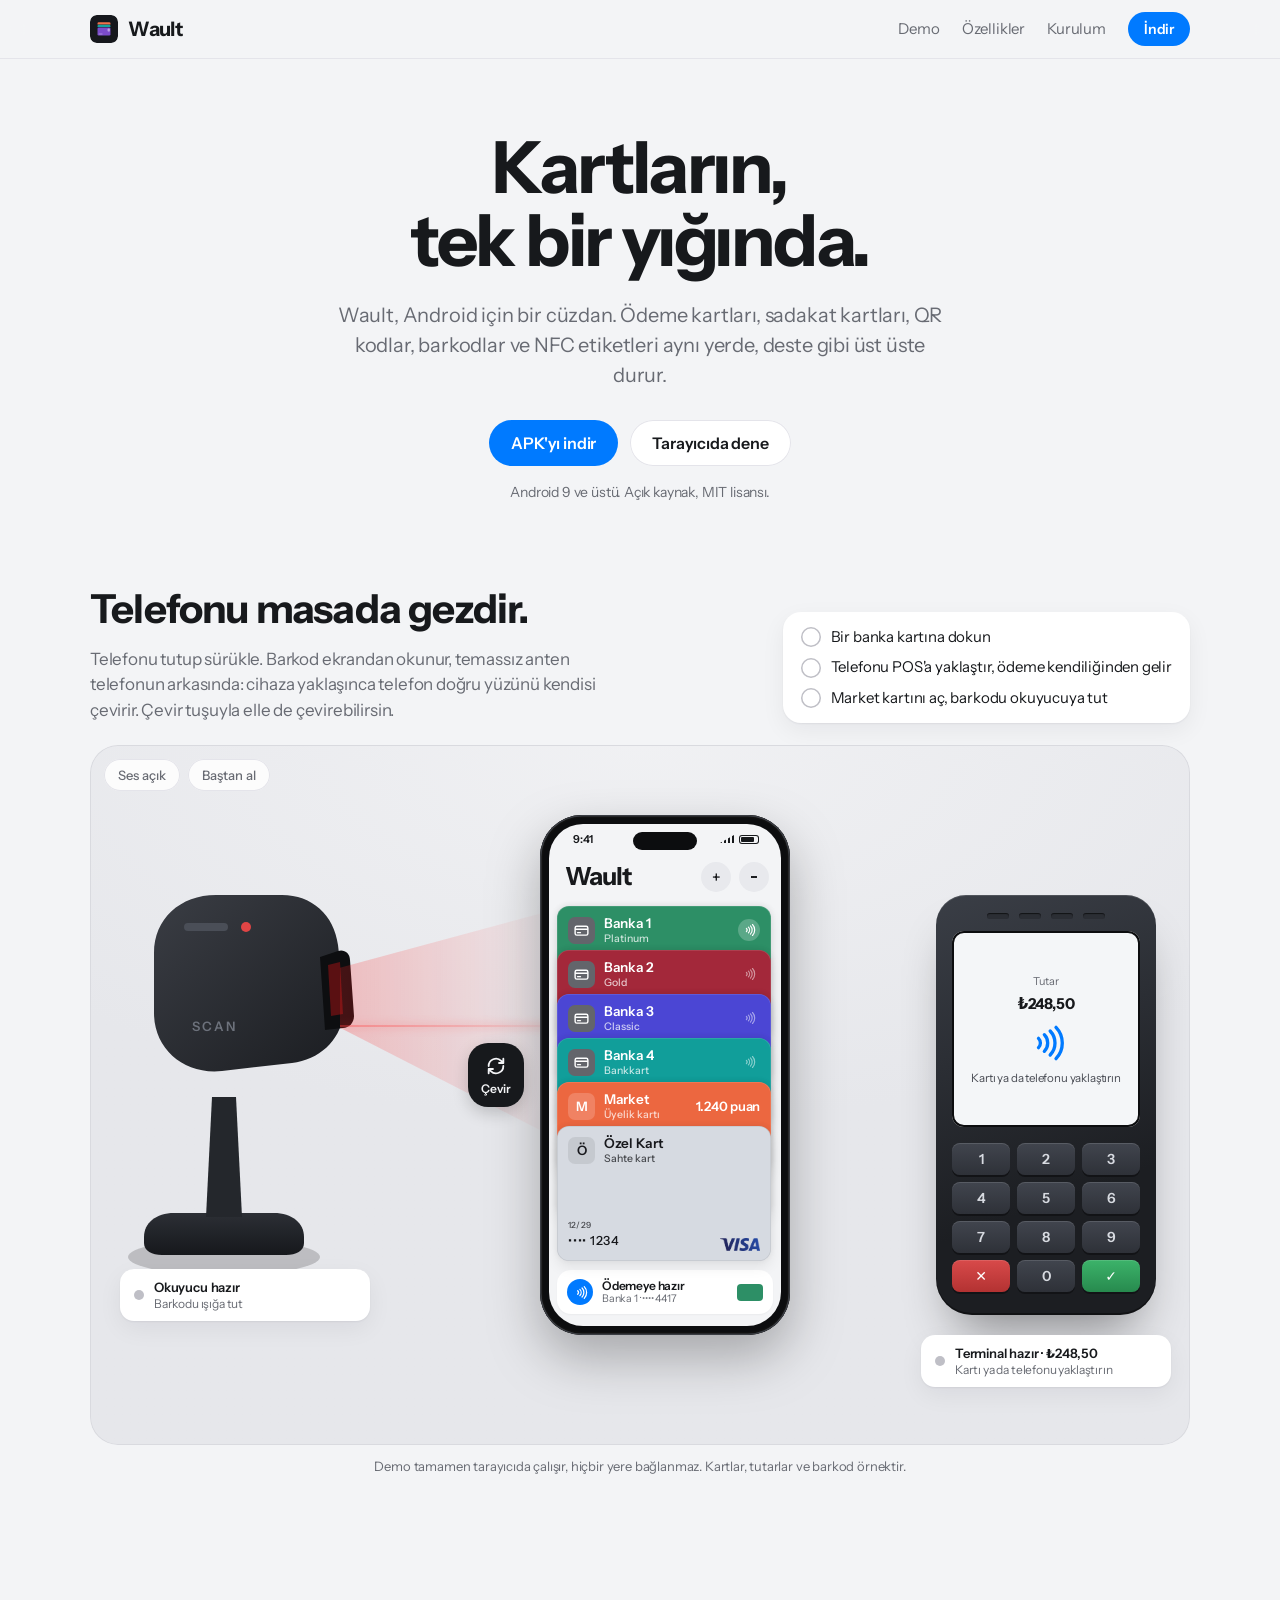
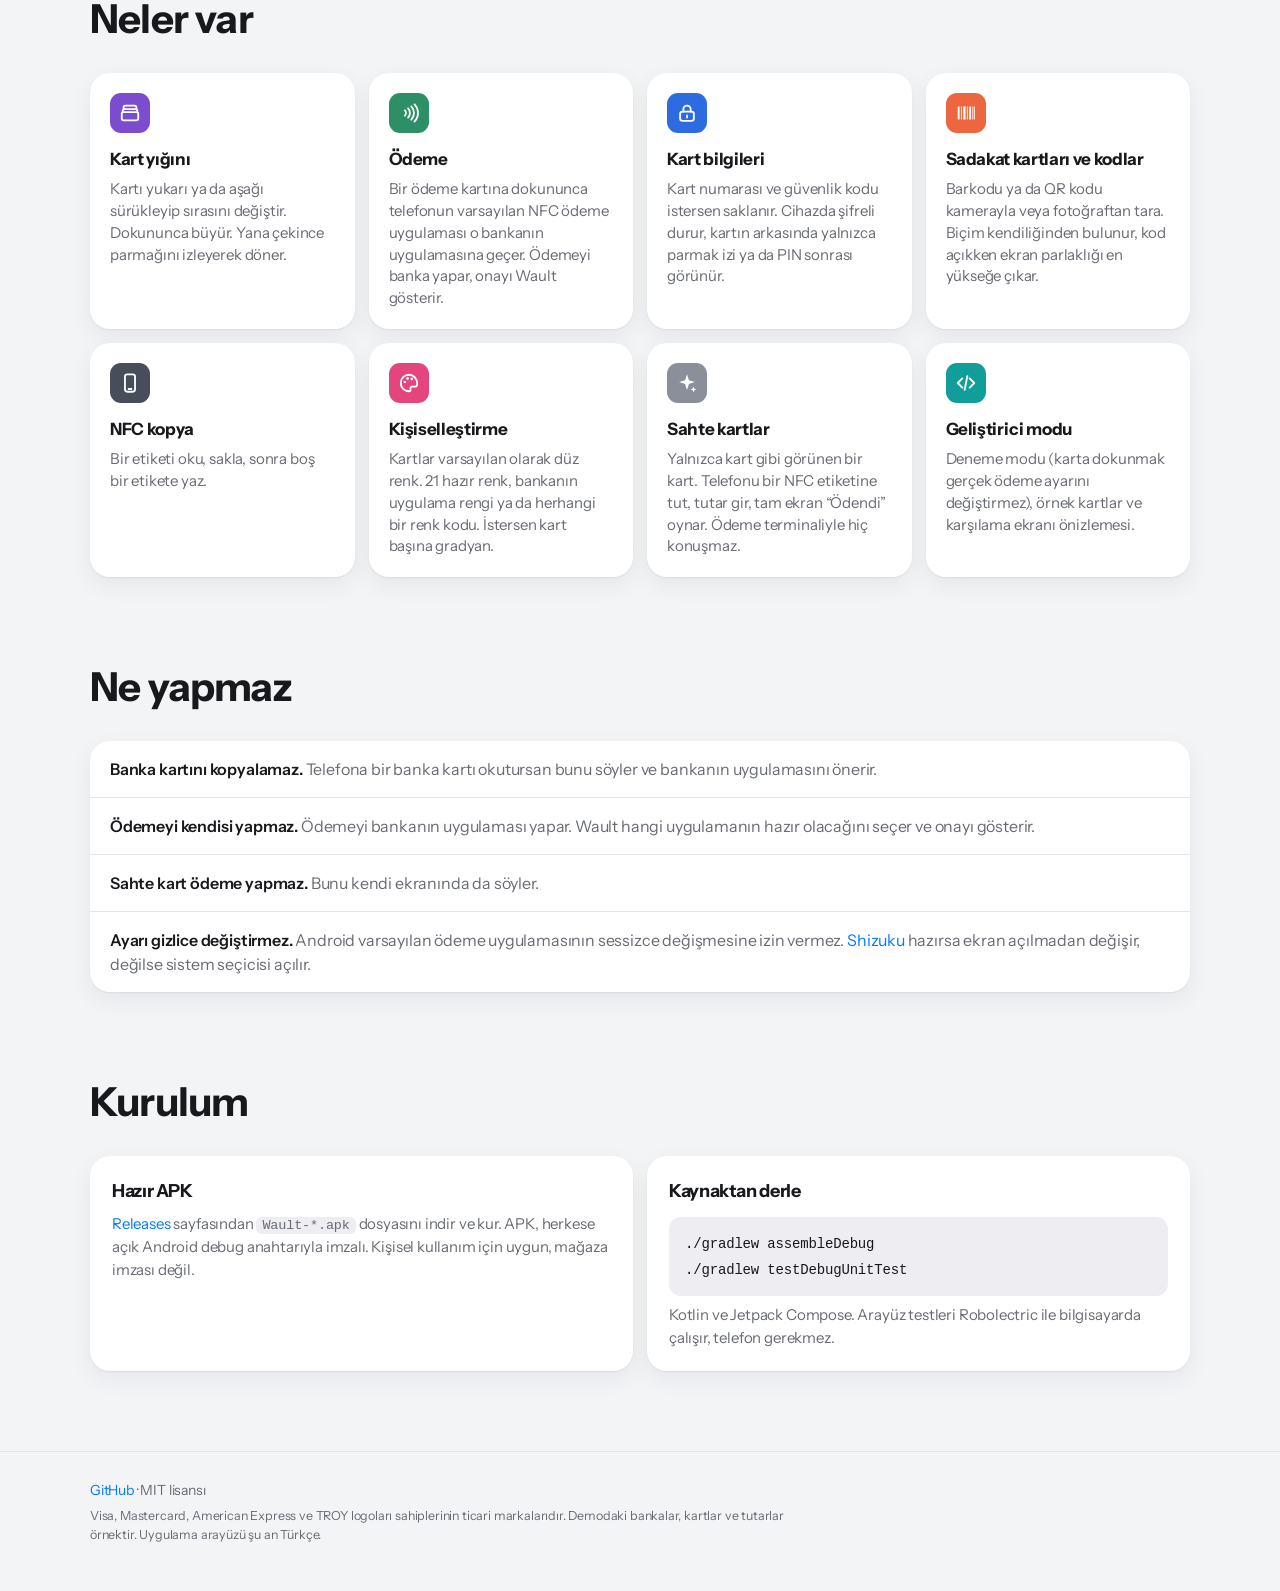
==== docs/index.html @ ce5d9f57 "Tanıtım sitesi: sürüklenebilir telefon, POS ve barkod okuyucu demosu docs/ altında tek sayfalık site" ====
<!doctype html>
<html lang="tr">
<head>
<meta charset="utf-8">
<meta name="viewport" content="width=device-width, initial-scale=1">
<title>Wault</title>
<meta name="description" content="Wault: Android için cüzdan. Ödeme kartları, sadakat kartları, barkodlar ve NFC etiketleri tek bir yığında.">
<meta name="theme-color" content="#F3F4F6" media="(prefers-color-scheme: light)">
<meta name="theme-color" content="#000000" media="(prefers-color-scheme: dark)">
<link rel="icon" href="assets/icon.svg" type="image/svg+xml">
<link rel="stylesheet" href="assets/site.css">
</head>
<body>

<header class="nav">
  <div class="wrap nav-row">
    <a class="brand" href="#top" aria-label="Wault ana sayfa">
      <img src="assets/icon.svg" alt="" width="28" height="28">
      <span>Wault</span>
    </a>
    <nav class="nav-links" aria-label="Bölümler">
      <a href="#demo">Demo</a>
      <a href="#ozellikler">Özellikler</a>
      <a href="#kurulum">Kurulum</a>
      <a class="btn btn-small" href="https://github.com/barisisgoren/wault/releases">İndir</a>
    </nav>
  </div>
</header>

<main id="top">
  <section class="hero wrap">
    <h1>Kartların,<br>tek bir yığında.</h1>
    <p class="lead">Wault, Android için bir cüzdan. Ödeme kartları, sadakat kartları, QR kodlar, barkodlar ve NFC etiketleri aynı yerde, deste gibi üst üste durur.</p>
    <div class="hero-actions">
      <a class="btn" href="https://github.com/barisisgoren/wault/releases">APK'yı indir</a>
      <a class="btn btn-ghost" href="#demo">Tarayıcıda dene</a>
    </div>
    <p class="meta">Android 9 ve üstü. Açık kaynak, MIT lisansı.</p>
  </section>

  <!-- ───────────── DEMO ───────────── -->
  <section id="demo" class="demo wrap" aria-labelledby="demo-title">
    <div class="demo-head">
      <div>
        <h2 id="demo-title">Telefonu masada gezdir.</h2>
        <p class="sub">Telefonu tutup sürükle. Barkod ekrandan okunur, temassız anten telefonun arkasında: cihaza yaklaşınca telefon doğru yüzünü kendisi çevirir. Çevir tuşuyla elle de çevirebilirsin.</p>
      </div>
      <ol class="missions" aria-label="Denenecekler">
        <li data-mission="tap"><span class="tick" aria-hidden="true"></span>Bir banka kartına dokun</li>
        <li data-mission="pay"><span class="tick" aria-hidden="true"></span>Telefonu POS'a yaklaştır, ödeme kendiliğinden gelir</li>
        <li data-mission="scan"><span class="tick" aria-hidden="true"></span>Market kartını aç, barkodu okuyucuya tut</li>
      </ol>
    </div>

    <div class="stage-host" id="stageHost">
      <div class="stage" id="stage">

        <!-- Barkod okuyucu -->
        <div class="device scanner" id="scanner" data-state="idle">
          <svg class="scanner-art" viewBox="0 0 260 420" aria-hidden="true">
            <defs>
              <linearGradient id="scBody" x1="0" y1="0" x2="1" y2="1">
                <stop offset="0" stop-color="#3a3d44"/><stop offset="1" stop-color="#1b1d21"/>
              </linearGradient>
              <linearGradient id="scBase" x1="0" y1="0" x2="0" y2="1">
                <stop offset="0" stop-color="#2c2f35"/><stop offset="1" stop-color="#16181c"/>
              </linearGradient>
            </defs>
            <ellipse cx="110" cy="392" rx="96" ry="18" fill="rgba(0,0,0,.18)"/>
            <path d="M30 372c0-14 12-24 30-24h100c18 0 30 10 30 24v6c0 8-8 12-18 12H48c-10 0-18-4-18-12z" fill="url(#scBase)"/>
            <path d="M92 352l6-120h24l6 120z" fill="#24272c"/>
            <path d="M40 88c0-34 26-58 62-58h66c30 0 52 20 56 50l6 52c4 34-18 62-52 66l-70 8c-38 4-68-22-68-58z" fill="url(#scBody)"/>
            <path d="M206 92l18-6c6-2 12 2 12 9l4 56c0 7-5 12-11 12l-18 2z" fill="#0d0e10"/>
            <path d="M214 100l12-3 3 52-12 2z" class="scanner-window"/>
            <rect x="70" y="58" width="44" height="8" rx="4" fill="#4a4e57"/>
            <circle cx="132" cy="62" r="5" class="scanner-led"/>
            <text x="78" y="166" fill="#6d727c" font-size="13" font-weight="600" letter-spacing="2">SCAN</text>
          </svg>
          <div class="beam" aria-hidden="true"><span class="beam-line"></span></div>
          <div class="zone" data-zone="scanner"></div>
          <div class="readout" role="status" aria-live="polite">
            <span class="readout-dot"></span>
            <span class="readout-text"><b>Okuyucu hazır</b><small>Barkodu ışığa tut</small></span>
          </div>
        </div>

        <!-- POS cihazı -->
        <div class="device pos" id="pos" data-state="idle">
          <div class="receipt" aria-hidden="true">
            <div class="receipt-paper">
              <b>DEMO MARKET</b>
              <span>SATIŞ</span>
              <span class="r-row"><i>Tutar</i><i class="r-amount">248,50 TL</i></span>
              <span class="r-row"><i>Kart</i><i class="r-card">Banka 1 •••• 4417</i></span>
              <span>TEMASSIZ</span>
              <b>ONAYLANDI</b>
            </div>
          </div>
          <div class="pos-body">
            <div class="pos-leds" aria-hidden="true"><i></i><i></i><i></i><i></i></div>
            <div class="pos-screen" role="status" aria-live="polite">
              <div class="ps ps-idle">
                <small>Tutar</small>
                <strong class="pos-amount">₺248,50</strong>
                <svg class="cl-big" viewBox="0 0 24 24" aria-hidden="true"><use href="#i-contactless"/></svg>
                <span>Kartı ya da telefonu yaklaştırın</span>
              </div>
              <div class="ps ps-reading">
                <div class="spinner" aria-hidden="true"></div>
                <span>Okunuyor, çekmeyin</span>
              </div>
              <div class="ps ps-ok">
                <svg class="ok-mark" viewBox="0 0 52 52" aria-hidden="true"><circle cx="26" cy="26" r="23"/><path d="M15 27l7 7 15-16"/></svg>
                <strong>Onaylandı</strong>
                <span class="pos-ok-amount">₺248,50</span>
              </div>
            </div>
            <div class="pos-keys" aria-hidden="true">
              <i>1</i><i>2</i><i>3</i><i>4</i><i>5</i><i>6</i><i>7</i><i>8</i><i>9</i><i class="k-x">✕</i><i>0</i><i class="k-ok">✓</i>
            </div>
          </div>
          <div class="zone" data-zone="pos"></div>
          <div class="readout pos-readout" role="status" aria-live="polite">
            <span class="readout-dot"></span>
            <span class="readout-text"><b>Terminal hazır · ₺248,50</b><small>Kartı ya da telefonu yaklaştırın</small></span>
          </div>
        </div>

        <!-- Telefon -->
        <div class="phone-wrap" id="phoneWrap">
          <div class="phone-tilt" id="phoneTilt">
            <div class="phone" id="phone" aria-label="Wault uygulamasının çalışan demosu">
              <div class="phone-inner" id="phoneInner">

                <!-- ön yüz -->
                <div class="face front">
                  <div class="screen" id="screen">
                    <div class="statusbar" aria-hidden="true">
                      <span>9:41</span>
                      <span class="island"></span>
                      <span class="sb-icons"><i class="sig"></i><i class="bat"></i></span>
                    </div>
                    <div class="app-header">
                      <h3>Wault</h3>
                      <div class="hdr-btns">
                        <span class="round-btn" aria-hidden="true">+</span>
                        <span class="round-btn" aria-hidden="true">···</span>
                      </div>
                      <button class="done-btn" type="button" id="doneBtn">Bitti</button>
                    </div>
                    <div class="toast" id="toast"></div>
                    <div class="stack" id="stack"></div>
                    <div class="detail" id="detail"></div>
                    <div class="readybar" id="readybar"></div>
                    <div class="paid" id="paid" aria-hidden="true">
                      <svg class="paid-ring" viewBox="0 0 120 120"><circle cx="60" cy="60" r="52"/><path d="M38 62l15 15 30-32"/></svg>
                      <span class="paid-label">Ödendi</span>
                      <strong class="paid-amount">₺248,50</strong>
                      <span class="paid-card"><i class="chip"></i><span class="paid-card-text">Banka 1  •••• 4417</span></span>
                      <span class="paid-note">Ödemeyi bankanın uygulaması yaptı. Wault onayı gösteriyor.</span>
                      <button class="paid-btn" type="button" id="paidDone">Tamam</button>
                    </div>
                    <div class="scanline" aria-hidden="true"></div>
                  </div>
                </div>

                <!-- arka yüz -->
                <div class="face back" aria-hidden="true">
                  <div class="cam-island"><i class="lens l1"></i><i class="lens l2"></i><i class="lens l3"></i><i class="flash"></i></div>
                  <div class="nfc-mark">
                    <svg viewBox="0 0 24 24"><use href="#i-contactless"/></svg>
                    <span>NFC</span>
                  </div>
                </div>
              </div>
            </div>
          </div>
          <button class="flip-btn" type="button" id="flipBtn" aria-pressed="false">
            <svg viewBox="0 0 24 24" aria-hidden="true"><use href="#i-flip"/></svg>
            <span>Çevir</span>
          </button>
        </div>
      </div>

      <div class="stage-tools">
        <button type="button" class="tool" id="soundBtn" aria-pressed="true">Ses açık</button>
        <button type="button" class="tool" id="resetBtn">Baştan al</button>
      </div>
    </div>
    <p class="demo-foot">Demo tamamen tarayıcıda çalışır, hiçbir yere bağlanmaz. Kartlar, tutarlar ve barkod örnektir.</p>
  </section>

  <!-- ───────────── ÖZELLİKLER ───────────── -->
  <section id="ozellikler" class="wrap features" aria-labelledby="f-title">
    <h2 id="f-title">Neler var</h2>
    <div class="grid">
      <article class="feat">
        <span class="feat-ico" style="--c:#7B4CCB"><svg viewBox="0 0 24 24"><use href="#i-stack"/></svg></span>
        <h3>Kart yığını</h3>
        <p>Kartı yukarı ya da aşağı sürükleyip sırasını değiştir. Dokununca büyür. Yana çekince parmağını izleyerek döner.</p>
      </article>
      <article class="feat">
        <span class="feat-ico" style="--c:#2D8F66"><svg viewBox="0 0 24 24"><use href="#i-contactless"/></svg></span>
        <h3>Ödeme</h3>
        <p>Bir ödeme kartına dokununca telefonun varsayılan NFC ödeme uygulaması o bankanın uygulamasına geçer. Ödemeyi banka yapar, onayı Wault gösterir.</p>
      </article>
      <article class="feat">
        <span class="feat-ico" style="--c:#2F6BE0"><svg viewBox="0 0 24 24"><use href="#i-lock"/></svg></span>
        <h3>Kart bilgileri</h3>
        <p>Kart numarası ve güvenlik kodu istersen saklanır. Cihazda şifreli durur, kartın arkasında yalnızca parmak izi ya da PIN sonrası görünür.</p>
      </article>
      <article class="feat">
        <span class="feat-ico" style="--c:#EC6740"><svg viewBox="0 0 24 24"><use href="#i-barcode"/></svg></span>
        <h3>Sadakat kartları ve kodlar</h3>
        <p>Barkodu ya da QR kodu kamerayla veya fotoğraftan tara. Biçim kendiliğinden bulunur, kod açıkken ekran parlaklığı en yükseğe çıkar.</p>
      </article>
      <article class="feat">
        <span class="feat-ico" style="--c:#474D5A"><svg viewBox="0 0 24 24"><use href="#i-phone"/></svg></span>
        <h3>NFC kopya</h3>
        <p>Bir etiketi oku, sakla, sonra boş bir etikete yaz.</p>
      </article>
      <article class="feat">
        <span class="feat-ico" style="--c:#E2467C"><svg viewBox="0 0 24 24"><use href="#i-palette"/></svg></span>
        <h3>Kişiselleştirme</h3>
        <p>Kartlar varsayılan olarak düz renk. 21 hazır renk, bankanın uygulama rengi ya da herhangi bir renk kodu. İstersen kart başına gradyan.</p>
      </article>
      <article class="feat">
        <span class="feat-ico" style="--c:#8A8F99"><svg viewBox="0 0 24 24"><use href="#i-sparkle"/></svg></span>
        <h3>Sahte kartlar</h3>
        <p>Yalnızca kart gibi görünen bir kart. Telefonu bir NFC etiketine tut, tutar gir, tam ekran “Ödendi” oynar. Ödeme terminaliyle hiç konuşmaz.</p>
      </article>
      <article class="feat">
        <span class="feat-ico" style="--c:#119E9A"><svg viewBox="0 0 24 24"><use href="#i-code"/></svg></span>
        <h3>Geliştirici modu</h3>
        <p>Deneme modu (karta dokunmak gerçek ödeme ayarını değiştirmez), örnek kartlar ve karşılama ekranı önizlemesi.</p>
      </article>
    </div>
  </section>

  <section class="wrap honest" aria-labelledby="h-title">
    <h2 id="h-title">Ne yapmaz</h2>
    <ul class="honest-list">
      <li><b>Banka kartını kopyalamaz.</b> Telefona bir banka kartı okutursan bunu söyler ve bankanın uygulamasını önerir.</li>
      <li><b>Ödemeyi kendisi yapmaz.</b> Ödemeyi bankanın uygulaması yapar. Wault hangi uygulamanın hazır olacağını seçer ve onayı gösterir.</li>
      <li><b>Sahte kart ödeme yapmaz.</b> Bunu kendi ekranında da söyler.</li>
      <li><b>Ayarı gizlice değiştirmez.</b> Android varsayılan ödeme uygulamasının sessizce değişmesine izin vermez. <a href="https://shizuku.rikka.app">Shizuku</a> hazırsa ekran açılmadan değişir, değilse sistem seçicisi açılır.</li>
    </ul>
  </section>

  <section id="kurulum" class="wrap install" aria-labelledby="i-title">
    <h2 id="i-title">Kurulum</h2>
    <div class="install-grid">
      <div class="panel">
        <h3>Hazır APK</h3>
        <p><a href="https://github.com/barisisgoren/wault/releases">Releases</a> sayfasından <code>Wault-*.apk</code> dosyasını indir ve kur. APK, herkese açık Android debug anahtarıyla imzalı. Kişisel kullanım için uygun, mağaza imzası değil.</p>
      </div>
      <div class="panel">
        <h3>Kaynaktan derle</h3>
        <pre><code>./gradlew assembleDebug
./gradlew testDebugUnitTest</code></pre>
        <p>Kotlin ve Jetpack Compose. Arayüz testleri Robolectric ile bilgisayarda çalışır, telefon gerekmez.</p>
      </div>
    </div>
  </section>
</main>

<footer class="foot">
  <div class="wrap">
    <p><a href="https://github.com/barisisgoren/wault">GitHub</a> · MIT lisansı</p>
    <p class="fine">Visa, Mastercard, American Express ve TROY logoları sahiplerinin ticari markalarıdır. Demodaki bankalar, kartlar ve tutarlar örnektir. Uygulama arayüzü şu an Türkçe.</p>
  </div>
</footer>

<!-- ikonlar -->
<svg width="0" height="0" style="position:absolute" aria-hidden="true">
  <symbol id="i-contactless" viewBox="0 0 24 24"><path fill="none" stroke="currentColor" stroke-width="2" stroke-linecap="round" d="M7.5 9.2a4 4 0 0 1 0 5.6M11 7a7.2 7.2 0 0 1 0 10M14.5 4.8a10.4 10.4 0 0 1 0 14.4M18 2.6a13.6 13.6 0 0 1 0 18.8"/></symbol>
  <symbol id="i-flip" viewBox="0 0 24 24"><path fill="none" stroke="currentColor" stroke-width="2" stroke-linecap="round" stroke-linejoin="round" d="M4 12a8 8 0 0 1 13.7-5.6L20 8.7M20 4v4.7h-4.7M20 12a8 8 0 0 1-13.7 5.6L4 15.3M4 20v-4.7h4.7"/></symbol>
  <symbol id="i-card" viewBox="0 0 24 24"><rect x="3" y="6" width="18" height="12.5" rx="2.4" fill="none" stroke="currentColor" stroke-width="2"/><path d="M3 10.2h18" stroke="currentColor" stroke-width="2"/><path d="M6.5 15h4" stroke="currentColor" stroke-width="2" stroke-linecap="round"/></symbol>
  <symbol id="i-stack" viewBox="0 0 24 24"><g fill="none" stroke="currentColor" stroke-width="2" stroke-linejoin="round"><path d="M5 7.5V6a2 2 0 0 1 2-2h10a2 2 0 0 1 2 2v1.5"/><path d="M4 11V9.8a2 2 0 0 1 2-2h12a2 2 0 0 1 2 2V11"/><rect x="3" y="11" width="18" height="9" rx="2"/></g></symbol>
  <symbol id="i-lock" viewBox="0 0 24 24"><g fill="none" stroke="currentColor" stroke-width="2" stroke-linecap="round"><rect x="4.5" y="10.5" width="15" height="10" rx="2.5"/><path d="M8 10.5V8a4 4 0 0 1 8 0v2.5M12 14.5v2.5"/></g></symbol>
  <symbol id="i-barcode" viewBox="0 0 24 24"><path fill="currentColor" d="M3 5h2v14H3zM6.5 5h1v14h-1zM9 5h2.5v14H9zM13 5h1v14h-1zM15.5 5h2v14h-2zM19 5h1v14h-1zM21 5h.8v14H21z"/></symbol>
  <symbol id="i-phone" viewBox="0 0 24 24"><g fill="none" stroke="currentColor" stroke-width="2" stroke-linecap="round"><rect x="6.5" y="2.5" width="11" height="19" rx="2.6"/><path d="M10.5 18.5h3"/></g></symbol>
  <symbol id="i-palette" viewBox="0 0 24 24"><g fill="none" stroke="currentColor" stroke-width="2"><path d="M12 3a9 9 0 1 0 0 18c1.4 0 2-1 1.6-2.2-.5-1.4.4-2.8 1.9-2.8H18a3 3 0 0 0 3-3c0-5.5-4-10-9-10z"/></g><circle cx="7.5" cy="11" r="1.4" fill="currentColor"/><circle cx="10.5" cy="7" r="1.4" fill="currentColor"/><circle cx="15" cy="7.5" r="1.4" fill="currentColor"/></symbol>
  <symbol id="i-sparkle" viewBox="0 0 24 24"><path fill="currentColor" d="M12 2.5l2.1 6.4 6.4 2.1-6.4 2.1L12 19.5l-2.1-6.4L3.5 11l6.4-2.1zM19 16l.9 2.1L22 19l-2.1.9L19 22l-.9-2.1L16 19l2.1-.9z"/></symbol>
  <symbol id="i-code" viewBox="0 0 24 24"><path fill="none" stroke="currentColor" stroke-width="2" stroke-linecap="round" stroke-linejoin="round" d="M8 7l-5 5 5 5M16 7l5 5-5 5M13.5 4.5l-3 15"/></symbol>
</svg>

<script src="assets/demo.js"></script>
</body>
</html>
---- docs/assets/site.css ----
@font-face { font-family: "Instrument Sans"; font-weight: 400; font-display: swap; src: url(fonts/instrument_sans_400.ttf) format("truetype"); }
@font-face { font-family: "Instrument Sans"; font-weight: 500; font-display: swap; src: url(fonts/instrument_sans_500.ttf) format("truetype"); }
@font-face { font-family: "Instrument Sans"; font-weight: 600; font-display: swap; src: url(fonts/instrument_sans_600.ttf) format("truetype"); }
@font-face { font-family: "Instrument Sans"; font-weight: 700; font-display: swap; src: url(fonts/instrument_sans_700.ttf) format("truetype"); }

/* Uygulamanın tokenları (design/Tokens.kt) */
:root {
  --bg: #F3F4F6;
  --surface: #FFFFFF;
  --surface-alt: #EDEDF2;
  --label: #17191C;
  --secondary: #686B73;
  --tertiary: #BFBFC6;
  --separator: #E4E4EA;
  --accent: #007AFF;
  --danger: #E5484D;
  --ok: #2E9E5B;
  --desk: #E6E7EB;
  --desk-edge: #D9DADF;
  --shadow: 0 1px 2px rgba(20,22,28,.06), 0 8px 24px rgba(20,22,28,.06);
  color-scheme: light;
}
@media (prefers-color-scheme: dark) {
  :root:not([data-theme="light"]) {
    --bg: #000000;
    --surface: #1C1C1E;
    --surface-alt: #2C2C2E;
    --label: #F5F5F7;
    --secondary: #98989F;
    --tertiary: #5A5A60;
    --separator: #2A2A2C;
    --accent: #409CFF;
    --danger: #FF453A;
    --ok: #32C26A;
    --desk: #121315;
    --desk-edge: #1E1F22;
    --shadow: 0 1px 2px rgba(0,0,0,.4), 0 8px 24px rgba(0,0,0,.3);
    color-scheme: dark;
  }
}
:root[data-theme="dark"] {
  --bg: #000000; --surface: #1C1C1E; --surface-alt: #2C2C2E; --label: #F5F5F7; --secondary: #98989F;
  --tertiary: #5A5A60; --separator: #2A2A2C; --accent: #409CFF; --danger: #FF453A; --ok: #32C26A;
  --desk: #121315; --desk-edge: #1E1F22; --shadow: 0 1px 2px rgba(0,0,0,.4), 0 8px 24px rgba(0,0,0,.3);
  color-scheme: dark;
}

* { box-sizing: border-box; }
html { scroll-behavior: smooth; }
body {
  margin: 0;
  background: var(--bg);
  color: var(--label);
  font: 400 17px/1.5 "Instrument Sans", system-ui, sans-serif;
  letter-spacing: -0.01em;
  -webkit-font-smoothing: antialiased;
}
a { color: var(--accent); text-decoration: none; }
a:hover { text-decoration: underline; }
h1, h2, h3 { margin: 0; letter-spacing: -0.02em; }
.wrap { max-width: 1140px; margin: 0 auto; padding: 0 20px; }
@media (max-width: 600px) { .wrap { padding: 0 16px; } }
:focus-visible { outline: 2px solid var(--accent); outline-offset: 2px; border-radius: 6px; }

/* ───── nav ───── */
.nav {
  position: sticky; top: 0; z-index: 50;
  background: color-mix(in srgb, var(--bg) 82%, transparent);
  backdrop-filter: saturate(1.6) blur(14px);
  -webkit-backdrop-filter: saturate(1.6) blur(14px);
  border-bottom: 1px solid var(--separator);
}
.nav-row { display: flex; align-items: center; justify-content: space-between; height: 58px; }
.brand { display: flex; align-items: center; gap: 10px; font-weight: 700; font-size: 20px; color: var(--label); }
.brand:hover { text-decoration: none; }
.brand img { border-radius: 7px; }
.nav-links { display: flex; align-items: center; gap: 22px; font-size: 15px; }
.nav-links a:not(.btn) { color: var(--secondary); }
.nav-links a:not(.btn):hover { color: var(--label); text-decoration: none; }
@media (max-width: 560px) { .nav-links a:not(.btn) { display: none; } }

.btn {
  display: inline-flex; align-items: center; justify-content: center;
  height: 46px; padding: 0 22px; border-radius: 23px;
  background: var(--accent); color: #fff; font-weight: 600; font-size: 16px;
  border: 0; cursor: pointer; transition: transform .15s, filter .15s;
}
.btn:hover { text-decoration: none; filter: brightness(1.06); }
.btn:active { transform: scale(.98); }
.btn-small { height: 34px; padding: 0 16px; font-size: 14px; border-radius: 17px; }
.btn-ghost { background: var(--surface); color: var(--label); box-shadow: inset 0 0 0 1px var(--separator); }

/* ───── hero ───── */
.hero { padding: 72px 20px 36px; text-align: center; }
.hero h1 { font-size: clamp(40px, 7vw, 72px); line-height: 1.02; font-weight: 700; letter-spacing: -0.035em; }
.lead { max-width: 620px; margin: 22px auto 0; font-size: clamp(17px, 2vw, 20px); color: var(--secondary); }
.hero-actions { display: flex; gap: 12px; justify-content: center; flex-wrap: wrap; margin-top: 30px; }
.meta { margin: 16px 0 0; font-size: 14px; color: var(--secondary); }
@media (max-width: 600px) { .hero { padding: 44px 16px 24px; } }

/* ───── demo ───── */
.demo { padding-top: 40px; padding-bottom: 24px; }
.demo-head { display: flex; gap: 32px; align-items: flex-end; justify-content: space-between; margin-bottom: 22px; flex-wrap: wrap; }
.demo-head h2 { font-size: clamp(28px, 4vw, 40px); }
.sub { margin: 8px 0 0; color: var(--secondary); max-width: 520px; }
.missions { list-style: none; margin: 0; padding: 14px 18px; background: var(--surface); border-radius: 18px; box-shadow: var(--shadow); font-size: 15px; display: grid; gap: 8px; min-width: 300px; }
.missions li { display: flex; gap: 10px; align-items: center; color: var(--label); transition: color .3s; }
.tick { width: 20px; height: 20px; border-radius: 50%; box-shadow: inset 0 0 0 1.5px var(--tertiary); flex: none; position: relative; transition: background .3s, box-shadow .3s; }
.missions li.done { color: var(--secondary); }
.missions li.done .tick { background: var(--ok); box-shadow: none; }
.missions li.done .tick::after { content: ""; position: absolute; left: 6.5px; top: 3.5px; width: 5px; height: 10px; border: solid #fff; border-width: 0 2px 2px 0; transform: rotate(45deg); }
@media (max-width: 600px) { .missions { min-width: 0; width: 100%; } }

.stage-host {
  position: relative;
  background:
    radial-gradient(120% 90% at 50% 0%, color-mix(in srgb, var(--desk) 60%, #fff 40%) 0%, var(--desk) 60%),
    var(--desk);
  border-radius: 28px;
  box-shadow: inset 0 0 0 1px var(--desk-edge);
  overflow: hidden;
  user-select: none; -webkit-user-select: none;
}
@media (prefers-color-scheme: dark) {
  :root:not([data-theme="light"]) .stage-host { background: radial-gradient(120% 90% at 50% 0%, #1b1c1f 0%, var(--desk) 60%), var(--desk); }
}
:root[data-theme="dark"] .stage-host { background: radial-gradient(120% 90% at 50% 0%, #1b1c1f 0%, var(--desk) 60%), var(--desk); }
.stage { position: absolute; left: 0; top: 0; transform-origin: 0 0; z-index: 1; pointer-events: none; }
.stage > * { pointer-events: auto; }
.stage-tools { position: absolute; left: 14px; top: 14px; display: flex; gap: 8px; z-index: 0; }
.tool {
  font: 500 13px "Instrument Sans", system-ui, sans-serif; color: var(--secondary);
  height: 32px; padding: 0 14px; border-radius: 16px; border: 0; cursor: pointer;
  background: color-mix(in srgb, var(--surface) 85%, transparent); box-shadow: inset 0 0 0 1px var(--separator);
}
.tool:hover { color: var(--label); }
.demo-foot { font-size: 13px; color: var(--secondary); text-align: center; margin: 12px 0 0; }

.device { position: absolute; transform-origin: 0 0; }
.zone { position: absolute; pointer-events: none; }
.debug .zone { outline: 2px dashed rgba(255,0,0,.5); }

/* ───── barkod okuyucu ───── */
.scanner { width: 260px; height: 420px; }
.scanner-art { position: absolute; inset: 0; width: 100%; height: 100%; overflow: visible; }
.scanner-window { fill: #5a1012; transition: fill .2s; }
.scanner-led { fill: #e04545; transition: fill .2s; }
.scanner[data-state="near"] .scanner-window { fill: #ff3b3b; }
.scanner[data-state="ok"] .scanner-led, .scanner[data-state="ok"] .scanner-window { fill: #34d26e; }
.beam {
  position: absolute; left: 226px; top: 40px; width: 230px; height: 240px; pointer-events: none;
  clip-path: polygon(0 26%, 100% 0, 100% 100%, 0 51%);
  background: linear-gradient(90deg, rgba(255,40,40,.42), rgba(255,40,40,.06) 85%, rgba(255,40,40,0));
  opacity: .55; transition: opacity .25s, filter .25s;
}
.beam-line { position: absolute; left: 0; right: 0; top: 50%; height: 2px; background: linear-gradient(90deg, rgba(255,60,60,.95), rgba(255,60,60,.15)); box-shadow: 0 0 8px rgba(255,40,40,.8); animation: sweep 1.6s ease-in-out infinite alternate; }
@keyframes sweep { from { transform: translateY(-34px); } to { transform: translateY(34px); } }
.scanner[data-state="near"] .beam { opacity: 1; }
.scanner[data-state="ok"] .beam { opacity: 1; filter: hue-rotate(120deg) saturate(1.4); }
.scanner[data-state="err"] .beam { opacity: .9; animation: blink .18s 3; }
@keyframes blink { 50% { opacity: .2; } }
.scanner .zone { left: 236px; top: 40px; width: 210px; height: 240px; }

.readout {
  position: absolute; left: 6px; top: 404px; width: 250px;
  display: flex; gap: 10px; align-items: center; padding: 10px 14px;
  background: var(--surface); border-radius: 14px; box-shadow: var(--shadow);
  font-size: 13px; line-height: 1.25;
}
.readout-text { display: grid; min-width: 0; }
.readout-text b { font-weight: 600; white-space: nowrap; overflow: hidden; text-overflow: ellipsis; }
.readout-text small { color: var(--secondary); font-size: 12px; white-space: nowrap; overflow: hidden; text-overflow: ellipsis; }
.readout-dot { width: 10px; height: 10px; border-radius: 50%; background: var(--tertiary); flex: none; transition: background .2s; }
.scanner[data-state="ok"] .readout-dot { background: var(--ok); }
.scanner[data-state="err"] .readout-dot { background: var(--danger); }
.scanner[data-state="near"] .readout-dot { background: #ff9f0a; }
.pos-readout { left: -15px; top: 440px; }
.pos[data-state="near"] .readout-dot, .pos[data-state="reading"] .readout-dot { background: var(--accent); }
.pos[data-state="ok"] .readout-dot { background: var(--ok); }

/* ───── POS ───── */
.pos { width: 220px; height: 420px; }
.pos-body {
  position: absolute; inset: 0; border-radius: 30px 30px 36px 36px;
  background: linear-gradient(160deg, #3a3e46, #1c1e22 70%);
  box-shadow: 0 30px 50px -20px rgba(0,0,0,.45), inset 0 1px 0 rgba(255,255,255,.12), inset 0 -2px 0 rgba(0,0,0,.4);
  padding: 18px 16px;
}
.pos-leds { display: flex; justify-content: center; gap: 10px; height: 10px; margin-bottom: 8px; }
.pos-leds i { width: 22px; height: 6px; border-radius: 3px; background: #2b2e34; box-shadow: inset 0 1px 1px rgba(0,0,0,.6); transition: background .12s, box-shadow .12s; }
.pos-leds i.on { background: #39d46f; box-shadow: 0 0 8px #39d46f; }
.pos-screen {
  position: relative; height: 196px; border-radius: 12px; overflow: hidden;
  background: #F4F6F8; color: #17191C; box-shadow: inset 0 0 0 2px #0c0d0f;
  font-size: 12px;
}
.pos[data-state="near"] .pos-screen { box-shadow: inset 0 0 0 2px #0c0d0f, 0 0 0 3px rgba(64,156,255,.55); }
.ps { position: absolute; inset: 0; display: flex; flex-direction: column; align-items: center; justify-content: center; gap: 6px; padding: 12px; text-align: center; opacity: 0; transform: scale(.96); transition: opacity .2s, transform .25s; }
.pos[data-state="idle"] .ps-idle, .pos[data-state="near"] .ps-idle,
.pos[data-state="reading"] .ps-reading, .pos[data-state="ok"] .ps-ok { opacity: 1; transform: none; }
.ps small { color: #686B73; font-size: 11px; }
.pos-amount { font-size: 30px; font-weight: 700; letter-spacing: -0.03em; line-height: 1; }
.cl-big { width: 40px; height: 40px; color: #007AFF; margin: 6px 0 2px; }
.pos[data-state="near"] .cl-big { animation: pulse 0.9s ease-in-out infinite; }
@keyframes pulse { 50% { transform: scale(1.15); opacity: .7; } }
.ps span { color: #4a4d55; font-size: 11.5px; line-height: 1.3; }
.ps strong { font-size: 15px; }
.spinner { width: 36px; height: 36px; border-radius: 50%; border: 3px solid #d9dce2; border-top-color: #007AFF; animation: spin .7s linear infinite; }
@keyframes spin { to { transform: rotate(360deg); } }
.ok-mark { width: 54px; height: 54px; }
.ok-mark circle { fill: #2E9E5B; }
.ok-mark path { fill: none; stroke: #fff; stroke-width: 4; stroke-linecap: round; stroke-linejoin: round; stroke-dasharray: 40; stroke-dashoffset: 40; }
.pos[data-state="ok"] .ok-mark path { animation: draw .35s .1s ease-out forwards; }
@keyframes draw { to { stroke-dashoffset: 0; } }
.pos-ok-amount { font-size: 14px !important; color: #17191C !important; font-weight: 600; }
.pos-keys { display: grid; grid-template-columns: repeat(3, 1fr); gap: 7px; margin-top: 16px; }
.pos-keys i {
  font-style: normal; text-align: center; height: 32px; line-height: 32px; border-radius: 8px;
  background: linear-gradient(#41454e, #2e3138); color: #d7dae0; font-size: 14px; font-weight: 600;
  box-shadow: inset 0 1px 0 rgba(255,255,255,.12), 0 2px 0 #121316;
}
.pos-keys .k-x { background: linear-gradient(#d84a4a, #b33232); color: #fff; }
.pos-keys .k-ok { background: linear-gradient(#3cb36a, #278a4e); color: #fff; }
.pos .zone { left: 8px; top: 20px; width: 204px; height: 220px; }

.receipt { position: absolute; left: 30px; width: 160px; top: 2px; height: 0; overflow: visible; }
.receipt-paper {
  position: absolute; left: 0; right: 0; bottom: 0; height: 150px;
  background: #fff; color: #2a2c31; font: 600 10px/1.45 ui-monospace, "Cascadia Mono", Consolas, monospace;
  padding: 10px 10px 14px; display: flex; flex-direction: column; align-items: center; gap: 2px;
  box-shadow: 0 6px 16px rgba(0,0,0,.18);
  transform: translateY(150px); transition: transform .9s cubic-bezier(.3,.7,.3,1), opacity .4s;
  -webkit-mask: linear-gradient(#000 0 0) top/100% calc(100% - 6px) no-repeat, radial-gradient(circle 4px at 6px 100%, transparent 98%, #000) bottom/12px 6px repeat-x;
          mask: linear-gradient(#000 0 0) top/100% calc(100% - 6px) no-repeat, radial-gradient(circle 4px at 6px 100%, transparent 98%, #000) bottom/12px 6px repeat-x;
}
.receipt-paper b { font-weight: 700; }
.r-row { display: flex; justify-content: space-between; width: 100%; }
.r-row i { font-style: normal; }
.pos.printed .receipt-paper { transform: translateY(0); }
.pos.tearing .receipt-paper { transform: translateY(-40px); opacity: 0; transition: transform .5s ease-in, opacity .5s; }

/* ───── telefon ───── */
.phone-wrap { position: absolute; left: 0; top: 0; width: 250px; height: 520px; z-index: 20; touch-action: none; cursor: grab; will-change: transform; }
.phone-wrap.dragging { cursor: grabbing; }
.phone-tilt { width: 100%; height: 100%; transition: transform .45s cubic-bezier(.3,1.4,.5,1); perspective: 1400px; }
.phone-wrap.dragging .phone-tilt { transition: transform .08s linear; }
.phone { width: 100%; height: 100%; position: relative; transition: filter .3s; filter: drop-shadow(0 22px 26px rgba(0,0,0,.28)); }
.phone-wrap.dragging .phone { filter: drop-shadow(0 34px 34px rgba(0,0,0,.3)); }
.phone-inner { position: absolute; inset: 0; transform-style: preserve-3d; transition: transform .7s cubic-bezier(.45,.05,.2,1); }
.phone-inner.flipped { transform: rotateY(180deg); }
.face { position: absolute; inset: 0; border-radius: 42px; backface-visibility: hidden; -webkit-backface-visibility: hidden; overflow: hidden; }
.face.front { background: #0c0d0f; padding: 9px; box-shadow: inset 0 0 0 1.5px #3a3d43, inset 0 0 0 3px #111; }
.face.back {
  transform: rotateY(180deg);
  background: radial-gradient(140% 90% at 30% 10%, #4a4e57 0%, #2b2e34 45%, #1d1f23 100%);
  box-shadow: inset 0 0 0 1.5px #555a63, inset 0 0 0 3px #1a1b1e;
}
.cam-island { position: absolute; left: 18px; top: 18px; width: 92px; height: 92px; border-radius: 28px; background: linear-gradient(145deg, #3c4048, #24262b); box-shadow: inset 0 0 0 1px rgba(255,255,255,.08), 0 4px 10px rgba(0,0,0,.4); }
.lens { position: absolute; width: 32px; height: 32px; border-radius: 50%; background: radial-gradient(circle at 40% 35%, #3b4b6a 0, #0d1220 40%, #05070b 70%); box-shadow: 0 0 0 4px #15171b, 0 0 0 5px #3a3e46; }
.l1 { left: 10px; top: 10px; } .l2 { left: 10px; top: 50px; } .l3 { left: 50px; top: 30px; }
.flash { position: absolute; right: 12px; bottom: 12px; width: 10px; height: 10px; border-radius: 50%; background: #e9e0c8; opacity: .8; }
.nfc-mark { position: absolute; left: 50%; top: 42%; width: 110px; height: 110px; margin: -55px 0 0 -55px; border-radius: 50%; display: grid; place-items: center; align-content: center; gap: 4px; color: rgba(255,255,255,.28); box-shadow: inset 0 0 0 1.5px rgba(255,255,255,.12); transition: color .3s, box-shadow .3s; }
.nfc-mark svg { width: 34px; height: 34px; }
.nfc-mark span { font-size: 11px; font-weight: 600; letter-spacing: .12em; }
.phone-wrap.near-pos .nfc-mark { color: rgba(120,190,255,.9); box-shadow: inset 0 0 0 1.5px rgba(120,190,255,.6), 0 0 30px rgba(64,156,255,.35); }

.flip-btn {
  position: absolute; left: -72px; top: 50%; transform: translateY(-50%);
  display: inline-flex; flex-direction: column; align-items: center; justify-content: center; gap: 4px;
  width: 56px; height: 64px; padding: 0;
  border: 0; border-radius: 20px; cursor: pointer;
  background: var(--label); color: var(--bg);
  font: 600 12px "Instrument Sans", system-ui, sans-serif;
  box-shadow: 0 6px 16px rgba(0,0,0,.18);
  transition: transform .15s;
}
.flip-btn svg { width: 22px; height: 22px; }
.flip-btn:active { transform: translateY(-50%) scale(.95); }

/* ekran: uygulama arayüzü (açık tema) */
.screen {
  position: relative; width: 100%; height: 100%; border-radius: 34px; overflow: hidden;
  background: #F3F4F6; color: #17191C; font-size: 12px; isolation: isolate;
}
.statusbar { height: 30px; display: flex; align-items: center; justify-content: space-between; padding: 0 22px 0 24px; font-weight: 600; font-size: 11px; }
.island { position: absolute; left: 50%; top: 8px; width: 64px; height: 18px; margin-left: -32px; border-radius: 10px; background: #0c0d0f; }
.sb-icons { display: flex; gap: 5px; align-items: center; }
.sig { width: 14px; height: 8px; background: linear-gradient(90deg, #17191C 0 2px, transparent 2px 4px, #17191C 4px 6px, transparent 6px 8px, #17191C 8px 10px, transparent 10px 12px, #17191C 12px 14px); clip-path: polygon(0 100%, 100% 0, 100% 100%); }
.bat { width: 20px; height: 9px; border-radius: 3px; box-shadow: inset 0 0 0 1px #17191C; position: relative; }
.bat::after { content: ""; position: absolute; inset: 2px 5px 2px 2px; background: #17191C; border-radius: 1px; }

.app-header { position: relative; height: 46px; display: flex; align-items: center; justify-content: space-between; padding: 0 12px 0 16px; }
.app-header h3 { font-size: 25px; font-weight: 700; letter-spacing: -0.03em; transition: opacity .25s; }
.hdr-btns { display: flex; gap: 8px; transition: opacity .25s; }
.round-btn { width: 30px; height: 30px; border-radius: 50%; background: #E8E9ED; display: grid; place-items: center; font-size: 16px; font-weight: 500; line-height: 1; }
.done-btn { position: absolute; right: 14px; top: 10px; border: 0; background: none; color: #007AFF; font: 600 15px "Instrument Sans", system-ui, sans-serif; cursor: pointer; opacity: 0; pointer-events: none; transition: opacity .25s; padding: 4px; }
.screen.has-selection .done-btn { opacity: 1; pointer-events: auto; }
.screen.has-selection .hdr-btns, .screen.has-selection .app-header h3 { opacity: 0; }

.stack { position: absolute; left: 0; right: 0; top: 0; bottom: 0; pointer-events: none; }
.card {
  position: absolute; left: 8px; top: 0; width: 214px; height: 135px; border-radius: 12px;
  background: var(--card); color: var(--ink, #fff);
  box-shadow: 0 0 0 0.75px rgba(255,255,255,.14) inset, 0 -1px 6px rgba(0,0,0,.08), 0 6px 14px rgba(0,0,0,.08);
  transition: transform .55s cubic-bezier(.3,1.18,.45,1);
  cursor: pointer; pointer-events: auto; border: 0; padding: 0; text-align: left; font: inherit;
  transform-origin: 50% 0;
}
.card.dark-ink { --ink: #17181C; box-shadow: 0 0 0 0.75px rgba(0,0,0,.09) inset, 0 -1px 6px rgba(0,0,0,.06), 0 6px 14px rgba(0,0,0,.08); }
.card:active .card-face { transform: scale(.985); }
.card-face { position: absolute; inset: 0; transition: transform .12s; }
.card-top { position: absolute; left: 11px; right: 11px; top: 10px; display: flex; align-items: center; gap: 9px; }
.c-ico { width: 27px; height: 27px; border-radius: 7px; display: grid; place-items: center; flex: none; background: #63656B; color: #fff; font-weight: 600; font-size: 13px; }
.c-ico svg { width: 17px; height: 17px; }
.c-ico.soft { background: rgba(255,255,255,.18); }
.dark-ink .c-ico.soft { background: rgba(0,0,0,.08); color: #17181C; }
.c-titles { display: grid; min-width: 0; flex: 1; }
.c-title { font-weight: 600; font-size: 13.5px; line-height: 1.15; letter-spacing: -0.02em; }
.c-sub { font-size: 10.5px; line-height: 1.25; opacity: .74; font-weight: 500; }
.c-right { font-weight: 600; font-size: 13px; letter-spacing: -0.02em; }
.c-cl { width: 22px; height: 22px; display: grid; place-items: center; border-radius: 50%; opacity: .5; transition: opacity .3s, background .3s; }
.c-cl svg { width: 14px; height: 14px; }
.card.is-ready .c-cl { opacity: 1; background: rgba(255,255,255,.22); }
.card-bottom { position: absolute; left: 11px; right: 11px; bottom: 10px; display: flex; align-items: flex-end; justify-content: space-between; }
.c-meta { display: grid; gap: 1px; }
.c-meta small { font-size: 8.5px; opacity: .74; font-weight: 500; letter-spacing: .02em; }
.c-num { font-size: 12.5px; font-weight: 500; letter-spacing: .06em; }
.c-net { height: 18px; display: block; }
.c-net.visa { height: 13px; }
.c-net.white { filter: brightness(0) invert(1); }
.c-net.troy { height: 16px; }

.detail {
  position: absolute; left: 8px; right: 8px; top: 228px; opacity: 0; transform: translateY(14px);
  transition: opacity .25s, transform .35s cubic-bezier(.3,1.2,.45,1); pointer-events: none;
}
.screen.has-selection .detail { opacity: 1; transform: none; transition-delay: .12s; pointer-events: auto; }
.d-panel { background: #fff; border-radius: 14px; padding: 12px; }
.d-center { text-align: center; }
.d-head { font-size: 14px; font-weight: 600; letter-spacing: -0.02em; margin-top: 2px; }
.d-foot { font-size: 10.5px; color: #686B73; line-height: 1.35; margin-top: 3px; }
.d-big-cl { width: 34px; height: 34px; margin: 2px auto 0; display: grid; place-items: center; border-radius: 50%; background: #007AFF; color: #fff; }
.d-big-cl svg { width: 20px; height: 20px; }
.d-row { display: flex; align-items: center; gap: 9px; margin-top: 8px; background: #fff; border-radius: 12px; padding: 9px 11px; font-size: 11.5px; }
.d-row .c-ico { width: 24px; height: 24px; }
.d-row span { display: grid; line-height: 1.25; }
.d-row small { color: #686B73; font-size: 10px; }
.barcode { display: block; width: 100%; height: 72px; }
.barcode-num { text-align: center; font-size: 11px; letter-spacing: .08em; margin-top: 3px; color: #2a2c31; }
.d-caption { text-align: center; font-size: 10px; color: #686B73; margin-top: 7px; }
.d-pills { display: flex; justify-content: space-between; margin-top: 8px; background: #fff; border-radius: 12px; padding: 9px 11px; font-size: 11px; }
.d-pills b { font-weight: 500; color: #686B73; }

.readybar {
  position: absolute; left: 8px; right: 8px; bottom: 12px; height: 44px; border-radius: 14px; background: #fff;
  display: flex; align-items: center; gap: 9px; padding: 0 10px;
  transition: opacity .25s, transform .3s; box-shadow: 0 1px 2px rgba(0,0,0,.04);
}
.screen.has-selection .readybar { opacity: 0; transform: translateY(20px); pointer-events: none; }
.rb-ico { width: 26px; height: 26px; border-radius: 50%; display: grid; place-items: center; background: #007AFF; color: #fff; flex: none; }
.rb-ico svg { width: 15px; height: 15px; }
.rb-text { display: grid; line-height: 1.2; flex: 1; min-width: 0; }
.rb-text b { font-size: 12px; font-weight: 600; }
.rb-text small { font-size: 10.5px; color: #686B73; }
.rb-chip { width: 26px; height: 17px; border-radius: 4px; background: var(--card); flex: none; transition: background .3s; }
.readybar.pulse .rb-ico { animation: ring 1s ease-out 3; }
@keyframes ring { from { box-shadow: 0 0 0 0 rgba(0,122,255,.45); } to { box-shadow: 0 0 0 10px rgba(0,122,255,0); } }

.toast {
  position: absolute; left: 50%; top: 34px; z-index: 40; transform: translate(-50%, -12px); opacity: 0;
  background: rgba(23,25,28,.92); color: #fff; font-size: 10.5px; font-weight: 500; line-height: 1.3;
  padding: 7px 12px; border-radius: 12px; width: max-content; max-width: 200px; text-align: center;
  transition: opacity .2s, transform .3s cubic-bezier(.3,1.3,.5,1); pointer-events: none;
}
.toast.show { opacity: 1; transform: translate(-50%, 0); }

.paid {
  position: absolute; inset: 0; z-index: 30; background: #F3F4F6;
  display: flex; flex-direction: column; align-items: center; padding: 96px 18px 18px; text-align: center;
  opacity: 0; pointer-events: none; transition: opacity .25s;
}
.paid.show { opacity: 1; pointer-events: auto; }
.paid-ring { width: 104px; height: 104px; }
.paid-ring circle { fill: none; stroke: #2E9E5B; stroke-width: 6; stroke-linecap: round; stroke-dasharray: 327; stroke-dashoffset: 327; transform: rotate(-90deg); transform-origin: 50% 50%; }
.paid-ring path { fill: none; stroke: #2E9E5B; stroke-width: 7; stroke-linecap: round; stroke-linejoin: round; stroke-dasharray: 70; stroke-dashoffset: 70; }
.paid.show .paid-ring circle { animation: draw .6s .05s cubic-bezier(.6,0,.3,1) forwards; }
.paid.show .paid-ring path { animation: draw .32s .55s ease-out forwards; }
.paid-label { margin-top: 18px; color: #686B73; font-size: 14px; font-weight: 600; }
.paid-amount { font-size: 34px; font-weight: 700; letter-spacing: -0.04em; margin-top: 2px; opacity: 0; transform: translateY(8px); transition: opacity .3s .7s, transform .4s .7s cubic-bezier(.3,1.3,.5,1); }
.paid.show .paid-amount { opacity: 1; transform: none; }
.paid-card { display: flex; align-items: center; gap: 7px; margin-top: 12px; font-size: 11.5px; font-weight: 500; white-space: pre; }
.paid-card .chip { width: 22px; height: 14px; border-radius: 3px; background: var(--card, #2D8F66); }
.paid-note { margin-top: 14px; font-size: 10px; color: #686B73; line-height: 1.4; max-width: 180px; }
.paid-btn { margin-top: auto; width: 100%; height: 40px; border: 0; border-radius: 20px; background: #007AFF; color: #fff; font: 600 14px "Instrument Sans", system-ui, sans-serif; cursor: pointer; }

.scanline { position: absolute; left: 22px; right: 22px; top: 242px; height: 2px; background: #ff3b3b; box-shadow: 0 0 10px 2px rgba(255,59,59,.6); opacity: 0; pointer-events: none; z-index: 35; }
.screen.scanning .scanline { animation: scanpass .55s ease-in-out 2 alternate; }
@keyframes scanpass { 0% { opacity: 1; transform: translateY(0); } 100% { opacity: 1; transform: translateY(70px); } }

/* ───── özellikler ───── */
.features { padding-top: 88px; }
.features h2, .honest h2, .install h2 { font-size: clamp(28px, 4vw, 40px); margin-bottom: 24px; }
.grid { display: grid; grid-template-columns: repeat(4, 1fr); gap: 14px; }
@media (max-width: 980px) { .grid { grid-template-columns: repeat(2, 1fr); } }
@media (max-width: 560px) { .grid { grid-template-columns: 1fr; } }
.feat { background: var(--surface); border-radius: 20px; padding: 20px; box-shadow: var(--shadow); }
.feat h3 { font-size: 17px; margin-top: 14px; }
.feat p { margin: 6px 0 0; color: var(--secondary); font-size: 15px; line-height: 1.45; }
.feat-ico { width: 40px; height: 40px; border-radius: 11px; display: grid; place-items: center; background: var(--c); color: #fff; }
.feat-ico svg { width: 22px; height: 22px; }

.honest { padding-top: 80px; }
.honest-list { list-style: none; margin: 0; padding: 0; background: var(--surface); border-radius: 20px; box-shadow: var(--shadow); }
.honest-list li { padding: 16px 20px; color: var(--secondary); font-size: 16px; }
.honest-list li + li { border-top: 1px solid var(--separator); }
.honest-list b { color: var(--label); font-weight: 600; }

.install { padding-top: 80px; padding-bottom: 80px; }
.install-grid { display: grid; grid-template-columns: 1fr 1fr; gap: 14px; }
@media (max-width: 760px) { .install-grid { grid-template-columns: 1fr; } }
.panel { background: var(--surface); border-radius: 20px; padding: 22px; box-shadow: var(--shadow); min-width: 0; }
.panel h3 { font-size: 18px; }
.panel p { color: var(--secondary); font-size: 15px; margin: 8px 0 0; }
pre { margin: 12px 0 0; background: var(--surface-alt); border-radius: 12px; padding: 14px 16px; overflow-x: auto; }
code { font: 14px/1.5 ui-monospace, "Cascadia Mono", Consolas, monospace; }
p code { background: var(--surface-alt); padding: 1px 6px; border-radius: 6px; font-size: 13.5px; }

.foot { border-top: 1px solid var(--separator); padding: 28px 0 40px; font-size: 14px; color: var(--secondary); }
.foot p { margin: 0 0 6px; }
.fine { font-size: 12.5px; max-width: 720px; }

@media (prefers-reduced-motion: reduce) {
  *, *::before, *::after { animation-duration: .01ms !important; animation-iteration-count: 1 !important; transition-duration: .01ms !important; }
  html { scroll-behavior: auto; }
}
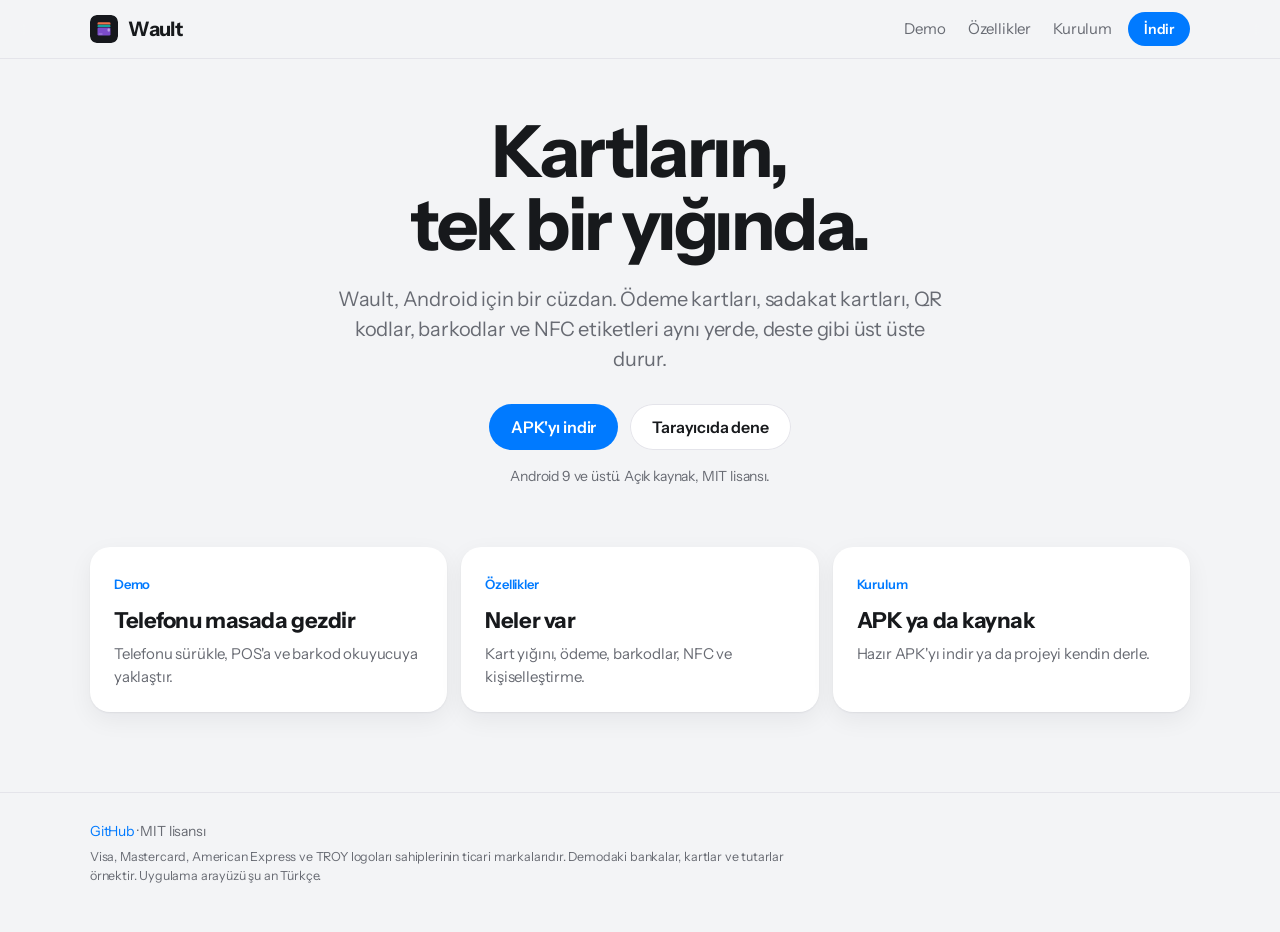
==== commit 60309edd: "Sayfalara ayrıldı: giriş, demo, özellikler, kurulum; animasyonlu geçişler - Site dört sayfaya bölünd" ====
--- a/docs/index.html
+++ b/docs/index.html
@@ -7,6 +7,13 @@
 <meta name="description" content="Wault: Android için cüzdan. Ödeme kartları, sadakat kartları, barkodlar ve NFC etiketleri tek bir yığında.">
 <meta name="theme-color" content="#F3F4F6" media="(prefers-color-scheme: light)">
 <meta name="theme-color" content="#000000" media="(prefers-color-scheme: dark)">
+<link rel="canonical" href="https://wault.live/">
+<meta property="og:type" content="website">
+<meta property="og:site_name" content="Wault">
+<meta property="og:title" content="Wault">
+<meta property="og:description" content="Wault: Android için cüzdan. Ödeme kartları, sadakat kartları, barkodlar ve NFC etiketleri tek bir yığında.">
+<meta property="og:url" content="https://wault.live/">
+<meta property="og:locale" content="tr_TR">
 <link rel="icon" href="assets/icon.svg" type="image/svg+xml">
 <link rel="stylesheet" href="assets/site.css">
 </head>
@@ -14,253 +21,51 @@
 
 <header class="nav">
   <div class="wrap nav-row">
-    <a class="brand" href="#top" aria-label="Wault ana sayfa">
+    <a class="brand" href="index.html" aria-label="Wault ana sayfa">
       <img src="assets/icon.svg" alt="" width="28" height="28">
       <span>Wault</span>
     </a>
-    <nav class="nav-links" aria-label="Bölümler">
-      <a href="#demo">Demo</a>
-      <a href="#ozellikler">Özellikler</a>
-      <a href="#kurulum">Kurulum</a>
+    <nav class="nav-links" id="navLinks" aria-label="Sayfalar">
+      <a href="demo.html">Demo</a>
+      <a href="ozellikler.html">Özellikler</a>
+      <a href="kurulum.html">Kurulum</a>
+    </nav>
+    <div class="nav-actions">
       <a class="btn btn-small" href="https://github.com/barisisgoren/wault/releases">İndir</a>
-    </nav>
+      <button class="menu-btn" type="button" aria-controls="navLinks" aria-expanded="false" aria-label="Menü">
+        <svg viewBox="0 0 24 24" aria-hidden="true"><path class="m-open" d="M4 7h16M4 12h16M4 17h16"/><path class="m-close" d="M6 6l12 12M18 6L6 18"/></svg>
+      </button>
+    </div>
   </div>
 </header>
 
-<main id="top">
+<main id="top" class="page">
   <section class="hero wrap">
     <h1>Kartların,<br>tek bir yığında.</h1>
     <p class="lead">Wault, Android için bir cüzdan. Ödeme kartları, sadakat kartları, QR kodlar, barkodlar ve NFC etiketleri aynı yerde, deste gibi üst üste durur.</p>
     <div class="hero-actions">
       <a class="btn" href="https://github.com/barisisgoren/wault/releases">APK'yı indir</a>
-      <a class="btn btn-ghost" href="#demo">Tarayıcıda dene</a>
+      <a class="btn btn-ghost" href="demo.html">Tarayıcıda dene</a>
     </div>
     <p class="meta">Android 9 ve üstü. Açık kaynak, MIT lisansı.</p>
   </section>
 
-  <!-- ───────────── DEMO ───────────── -->
-  <section id="demo" class="demo wrap" aria-labelledby="demo-title">
-    <div class="demo-head">
-      <div>
-        <h2 id="demo-title">Telefonu masada gezdir.</h2>
-        <p class="sub">Telefonu tutup sürükle. Barkod ekrandan okunur, temassız anten telefonun arkasında: cihaza yaklaşınca telefon doğru yüzünü kendisi çevirir. Çevir tuşuyla elle de çevirebilirsin.</p>
-      </div>
-      <ol class="missions" aria-label="Denenecekler">
-        <li data-mission="tap"><span class="tick" aria-hidden="true"></span>Bir banka kartına dokun</li>
-        <li data-mission="pay"><span class="tick" aria-hidden="true"></span>Telefonu POS'a yaklaştır, ödeme kendiliğinden gelir</li>
-        <li data-mission="scan"><span class="tick" aria-hidden="true"></span>Market kartını aç, barkodu okuyucuya tut</li>
-      </ol>
-    </div>
-
-    <div class="stage-host" id="stageHost">
-      <div class="stage" id="stage">
-
-        <!-- Barkod okuyucu -->
-        <div class="device scanner" id="scanner" data-state="idle">
-          <svg class="scanner-art" viewBox="0 0 260 420" aria-hidden="true">
-            <defs>
-              <linearGradient id="scBody" x1="0" y1="0" x2="1" y2="1">
-                <stop offset="0" stop-color="#3a3d44"/><stop offset="1" stop-color="#1b1d21"/>
-              </linearGradient>
-              <linearGradient id="scBase" x1="0" y1="0" x2="0" y2="1">
-                <stop offset="0" stop-color="#2c2f35"/><stop offset="1" stop-color="#16181c"/>
-              </linearGradient>
-            </defs>
-            <ellipse cx="110" cy="392" rx="96" ry="18" fill="rgba(0,0,0,.18)"/>
-            <path d="M30 372c0-14 12-24 30-24h100c18 0 30 10 30 24v6c0 8-8 12-18 12H48c-10 0-18-4-18-12z" fill="url(#scBase)"/>
-            <path d="M92 352l6-120h24l6 120z" fill="#24272c"/>
-            <path d="M40 88c0-34 26-58 62-58h66c30 0 52 20 56 50l6 52c4 34-18 62-52 66l-70 8c-38 4-68-22-68-58z" fill="url(#scBody)"/>
-            <path d="M206 92l18-6c6-2 12 2 12 9l4 56c0 7-5 12-11 12l-18 2z" fill="#0d0e10"/>
-            <path d="M214 100l12-3 3 52-12 2z" class="scanner-window"/>
-            <rect x="70" y="58" width="44" height="8" rx="4" fill="#4a4e57"/>
-            <circle cx="132" cy="62" r="5" class="scanner-led"/>
-            <text x="78" y="166" fill="#6d727c" font-size="13" font-weight="600" letter-spacing="2">SCAN</text>
-          </svg>
-          <div class="beam" aria-hidden="true"><span class="beam-line"></span></div>
-          <div class="zone" data-zone="scanner"></div>
-          <div class="readout" role="status" aria-live="polite">
-            <span class="readout-dot"></span>
-            <span class="readout-text"><b>Okuyucu hazır</b><small>Barkodu ışığa tut</small></span>
-          </div>
-        </div>
-
-        <!-- POS cihazı -->
-        <div class="device pos" id="pos" data-state="idle">
-          <div class="receipt" aria-hidden="true">
-            <div class="receipt-paper">
-              <b>DEMO MARKET</b>
-              <span>SATIŞ</span>
-              <span class="r-row"><i>Tutar</i><i class="r-amount">248,50 TL</i></span>
-              <span class="r-row"><i>Kart</i><i class="r-card">Banka 1 •••• 4417</i></span>
-              <span>TEMASSIZ</span>
-              <b>ONAYLANDI</b>
-            </div>
-          </div>
-          <div class="pos-body">
-            <div class="pos-leds" aria-hidden="true"><i></i><i></i><i></i><i></i></div>
-            <div class="pos-screen" role="status" aria-live="polite">
-              <div class="ps ps-idle">
-                <small>Tutar</small>
-                <strong class="pos-amount">₺248,50</strong>
-                <svg class="cl-big" viewBox="0 0 24 24" aria-hidden="true"><use href="#i-contactless"/></svg>
-                <span>Kartı ya da telefonu yaklaştırın</span>
-              </div>
-              <div class="ps ps-reading">
-                <div class="spinner" aria-hidden="true"></div>
-                <span>Okunuyor, çekmeyin</span>
-              </div>
-              <div class="ps ps-ok">
-                <svg class="ok-mark" viewBox="0 0 52 52" aria-hidden="true"><circle cx="26" cy="26" r="23"/><path d="M15 27l7 7 15-16"/></svg>
-                <strong>Onaylandı</strong>
-                <span class="pos-ok-amount">₺248,50</span>
-              </div>
-            </div>
-            <div class="pos-keys" aria-hidden="true">
-              <i>1</i><i>2</i><i>3</i><i>4</i><i>5</i><i>6</i><i>7</i><i>8</i><i>9</i><i class="k-x">✕</i><i>0</i><i class="k-ok">✓</i>
-            </div>
-          </div>
-          <div class="zone" data-zone="pos"></div>
-          <div class="readout pos-readout" role="status" aria-live="polite">
-            <span class="readout-dot"></span>
-            <span class="readout-text"><b>Terminal hazır · ₺248,50</b><small>Kartı ya da telefonu yaklaştırın</small></span>
-          </div>
-        </div>
-
-        <!-- Telefon -->
-        <div class="phone-wrap" id="phoneWrap">
-          <div class="phone-tilt" id="phoneTilt">
-            <div class="phone" id="phone" aria-label="Wault uygulamasının çalışan demosu">
-              <div class="phone-inner" id="phoneInner">
-
-                <!-- ön yüz -->
-                <div class="face front">
-                  <div class="screen" id="screen">
-                    <div class="statusbar" aria-hidden="true">
-                      <span>9:41</span>
-                      <span class="island"></span>
-                      <span class="sb-icons"><i class="sig"></i><i class="bat"></i></span>
-                    </div>
-                    <div class="app-header">
-                      <h3>Wault</h3>
-                      <div class="hdr-btns">
-                        <span class="round-btn" aria-hidden="true">+</span>
-                        <span class="round-btn" aria-hidden="true">···</span>
-                      </div>
-                      <button class="done-btn" type="button" id="doneBtn">Bitti</button>
-                    </div>
-                    <div class="toast" id="toast"></div>
-                    <div class="stack" id="stack"></div>
-                    <div class="detail" id="detail"></div>
-                    <div class="readybar" id="readybar"></div>
-                    <div class="paid" id="paid" aria-hidden="true">
-                      <svg class="paid-ring" viewBox="0 0 120 120"><circle cx="60" cy="60" r="52"/><path d="M38 62l15 15 30-32"/></svg>
-                      <span class="paid-label">Ödendi</span>
-                      <strong class="paid-amount">₺248,50</strong>
-                      <span class="paid-card"><i class="chip"></i><span class="paid-card-text">Banka 1  •••• 4417</span></span>
-                      <span class="paid-note">Ödemeyi bankanın uygulaması yaptı. Wault onayı gösteriyor.</span>
-                      <button class="paid-btn" type="button" id="paidDone">Tamam</button>
-                    </div>
-                    <div class="scanline" aria-hidden="true"></div>
-                  </div>
-                </div>
-
-                <!-- arka yüz -->
-                <div class="face back" aria-hidden="true">
-                  <div class="cam-island"><i class="lens l1"></i><i class="lens l2"></i><i class="lens l3"></i><i class="flash"></i></div>
-                  <div class="nfc-mark">
-                    <svg viewBox="0 0 24 24"><use href="#i-contactless"/></svg>
-                    <span>NFC</span>
-                  </div>
-                </div>
-              </div>
-            </div>
-          </div>
-          <button class="flip-btn" type="button" id="flipBtn" aria-pressed="false">
-            <svg viewBox="0 0 24 24" aria-hidden="true"><use href="#i-flip"/></svg>
-            <span>Çevir</span>
-          </button>
-        </div>
-      </div>
-
-      <div class="stage-tools">
-        <button type="button" class="tool" id="soundBtn" aria-pressed="true">Ses açık</button>
-        <button type="button" class="tool" id="resetBtn">Baştan al</button>
-      </div>
-    </div>
-    <p class="demo-foot">Demo tamamen tarayıcıda çalışır, hiçbir yere bağlanmaz. Kartlar, tutarlar ve barkod örnektir.</p>
-  </section>
-
-  <!-- ───────────── ÖZELLİKLER ───────────── -->
-  <section id="ozellikler" class="wrap features" aria-labelledby="f-title">
-    <h2 id="f-title">Neler var</h2>
-    <div class="grid">
-      <article class="feat">
-        <span class="feat-ico" style="--c:#7B4CCB"><svg viewBox="0 0 24 24"><use href="#i-stack"/></svg></span>
-        <h3>Kart yığını</h3>
-        <p>Kartı yukarı ya da aşağı sürükleyip sırasını değiştir. Dokununca büyür. Yana çekince parmağını izleyerek döner.</p>
-      </article>
-      <article class="feat">
-        <span class="feat-ico" style="--c:#2D8F66"><svg viewBox="0 0 24 24"><use href="#i-contactless"/></svg></span>
-        <h3>Ödeme</h3>
-        <p>Bir ödeme kartına dokununca telefonun varsayılan NFC ödeme uygulaması o bankanın uygulamasına geçer. Ödemeyi banka yapar, onayı Wault gösterir.</p>
-      </article>
-      <article class="feat">
-        <span class="feat-ico" style="--c:#2F6BE0"><svg viewBox="0 0 24 24"><use href="#i-lock"/></svg></span>
-        <h3>Kart bilgileri</h3>
-        <p>Kart numarası ve güvenlik kodu istersen saklanır. Cihazda şifreli durur, kartın arkasında yalnızca parmak izi ya da PIN sonrası görünür.</p>
-      </article>
-      <article class="feat">
-        <span class="feat-ico" style="--c:#EC6740"><svg viewBox="0 0 24 24"><use href="#i-barcode"/></svg></span>
-        <h3>Sadakat kartları ve kodlar</h3>
-        <p>Barkodu ya da QR kodu kamerayla veya fotoğraftan tara. Biçim kendiliğinden bulunur, kod açıkken ekran parlaklığı en yükseğe çıkar.</p>
-      </article>
-      <article class="feat">
-        <span class="feat-ico" style="--c:#474D5A"><svg viewBox="0 0 24 24"><use href="#i-phone"/></svg></span>
-        <h3>NFC kopya</h3>
-        <p>Bir etiketi oku, sakla, sonra boş bir etikete yaz.</p>
-      </article>
-      <article class="feat">
-        <span class="feat-ico" style="--c:#E2467C"><svg viewBox="0 0 24 24"><use href="#i-palette"/></svg></span>
-        <h3>Kişiselleştirme</h3>
-        <p>Kartlar varsayılan olarak düz renk. 21 hazır renk, bankanın uygulama rengi ya da herhangi bir renk kodu. İstersen kart başına gradyan.</p>
-      </article>
-      <article class="feat">
-        <span class="feat-ico" style="--c:#8A8F99"><svg viewBox="0 0 24 24"><use href="#i-sparkle"/></svg></span>
-        <h3>Sahte kartlar</h3>
-        <p>Yalnızca kart gibi görünen bir kart. Telefonu bir NFC etiketine tut, tutar gir, tam ekran “Ödendi” oynar. Ödeme terminaliyle hiç konuşmaz.</p>
-      </article>
-      <article class="feat">
-        <span class="feat-ico" style="--c:#119E9A"><svg viewBox="0 0 24 24"><use href="#i-code"/></svg></span>
-        <h3>Geliştirici modu</h3>
-        <p>Deneme modu (karta dokunmak gerçek ödeme ayarını değiştirmez), örnek kartlar ve karşılama ekranı önizlemesi.</p>
-      </article>
-    </div>
-  </section>
-
-  <section class="wrap honest" aria-labelledby="h-title">
-    <h2 id="h-title">Ne yapmaz</h2>
-    <ul class="honest-list">
-      <li><b>Banka kartını kopyalamaz.</b> Telefona bir banka kartı okutursan bunu söyler ve bankanın uygulamasını önerir.</li>
-      <li><b>Ödemeyi kendisi yapmaz.</b> Ödemeyi bankanın uygulaması yapar. Wault hangi uygulamanın hazır olacağını seçer ve onayı gösterir.</li>
-      <li><b>Sahte kart ödeme yapmaz.</b> Bunu kendi ekranında da söyler.</li>
-      <li><b>Ayarı gizlice değiştirmez.</b> Android varsayılan ödeme uygulamasının sessizce değişmesine izin vermez. <a href="https://shizuku.rikka.app">Shizuku</a> hazırsa ekran açılmadan değişir, değilse sistem seçicisi açılır.</li>
-    </ul>
-  </section>
-
-  <section id="kurulum" class="wrap install" aria-labelledby="i-title">
-    <h2 id="i-title">Kurulum</h2>
-    <div class="install-grid">
-      <div class="panel">
-        <h3>Hazır APK</h3>
-        <p><a href="https://github.com/barisisgoren/wault/releases">Releases</a> sayfasından <code>Wault-*.apk</code> dosyasını indir ve kur. APK, herkese açık Android debug anahtarıyla imzalı. Kişisel kullanım için uygun, mağaza imzası değil.</p>
-      </div>
-      <div class="panel">
-        <h3>Kaynaktan derle</h3>
-        <pre><code>./gradlew assembleDebug
-./gradlew testDebugUnitTest</code></pre>
-        <p>Kotlin ve Jetpack Compose. Arayüz testleri Robolectric ile bilgisayarda çalışır, telefon gerekmez.</p>
-      </div>
-    </div>
+  <section class="wrap picks" aria-label="Sayfalar">
+    <a class="pick" href="demo.html">
+      <span class="pick-k">Demo</span>
+      <h2>Telefonu masada gezdir</h2>
+      <p>Telefonu sürükle, POS'a ve barkod okuyucuya yaklaştır.</p>
+    </a>
+    <a class="pick" href="ozellikler.html">
+      <span class="pick-k">Özellikler</span>
+      <h2>Neler var</h2>
+      <p>Kart yığını, ödeme, barkodlar, NFC ve kişiselleştirme.</p>
+    </a>
+    <a class="pick" href="kurulum.html">
+      <span class="pick-k">Kurulum</span>
+      <h2>APK ya da kaynak</h2>
+      <p>Hazır APK'yı indir ya da projeyi kendin derle.</p>
+    </a>
   </section>
 </main>
 
@@ -271,20 +76,7 @@
   </div>
 </footer>
 
-<!-- ikonlar -->
-<svg width="0" height="0" style="position:absolute" aria-hidden="true">
-  <symbol id="i-contactless" viewBox="0 0 24 24"><path fill="none" stroke="currentColor" stroke-width="2" stroke-linecap="round" d="M7.5 9.2a4 4 0 0 1 0 5.6M11 7a7.2 7.2 0 0 1 0 10M14.5 4.8a10.4 10.4 0 0 1 0 14.4M18 2.6a13.6 13.6 0 0 1 0 18.8"/></symbol>
-  <symbol id="i-flip" viewBox="0 0 24 24"><path fill="none" stroke="currentColor" stroke-width="2" stroke-linecap="round" stroke-linejoin="round" d="M4 12a8 8 0 0 1 13.7-5.6L20 8.7M20 4v4.7h-4.7M20 12a8 8 0 0 1-13.7 5.6L4 15.3M4 20v-4.7h4.7"/></symbol>
-  <symbol id="i-card" viewBox="0 0 24 24"><rect x="3" y="6" width="18" height="12.5" rx="2.4" fill="none" stroke="currentColor" stroke-width="2"/><path d="M3 10.2h18" stroke="currentColor" stroke-width="2"/><path d="M6.5 15h4" stroke="currentColor" stroke-width="2" stroke-linecap="round"/></symbol>
-  <symbol id="i-stack" viewBox="0 0 24 24"><g fill="none" stroke="currentColor" stroke-width="2" stroke-linejoin="round"><path d="M5 7.5V6a2 2 0 0 1 2-2h10a2 2 0 0 1 2 2v1.5"/><path d="M4 11V9.8a2 2 0 0 1 2-2h12a2 2 0 0 1 2 2V11"/><rect x="3" y="11" width="18" height="9" rx="2"/></g></symbol>
-  <symbol id="i-lock" viewBox="0 0 24 24"><g fill="none" stroke="currentColor" stroke-width="2" stroke-linecap="round"><rect x="4.5" y="10.5" width="15" height="10" rx="2.5"/><path d="M8 10.5V8a4 4 0 0 1 8 0v2.5M12 14.5v2.5"/></g></symbol>
-  <symbol id="i-barcode" viewBox="0 0 24 24"><path fill="currentColor" d="M3 5h2v14H3zM6.5 5h1v14h-1zM9 5h2.5v14H9zM13 5h1v14h-1zM15.5 5h2v14h-2zM19 5h1v14h-1zM21 5h.8v14H21z"/></symbol>
-  <symbol id="i-phone" viewBox="0 0 24 24"><g fill="none" stroke="currentColor" stroke-width="2" stroke-linecap="round"><rect x="6.5" y="2.5" width="11" height="19" rx="2.6"/><path d="M10.5 18.5h3"/></g></symbol>
-  <symbol id="i-palette" viewBox="0 0 24 24"><g fill="none" stroke="currentColor" stroke-width="2"><path d="M12 3a9 9 0 1 0 0 18c1.4 0 2-1 1.6-2.2-.5-1.4.4-2.8 1.9-2.8H18a3 3 0 0 0 3-3c0-5.5-4-10-9-10z"/></g><circle cx="7.5" cy="11" r="1.4" fill="currentColor"/><circle cx="10.5" cy="7" r="1.4" fill="currentColor"/><circle cx="15" cy="7.5" r="1.4" fill="currentColor"/></symbol>
-  <symbol id="i-sparkle" viewBox="0 0 24 24"><path fill="currentColor" d="M12 2.5l2.1 6.4 6.4 2.1-6.4 2.1L12 19.5l-2.1-6.4L3.5 11l6.4-2.1zM19 16l.9 2.1L22 19l-2.1.9L19 22l-.9-2.1L16 19l2.1-.9z"/></symbol>
-  <symbol id="i-code" viewBox="0 0 24 24"><path fill="none" stroke="currentColor" stroke-width="2" stroke-linecap="round" stroke-linejoin="round" d="M8 7l-5 5 5 5M16 7l5 5-5 5M13.5 4.5l-3 15"/></symbol>
-</svg>
 
-<script src="assets/demo.js"></script>
+<script src="assets/site.js"></script>
 </body>
 </html>
--- a/docs/assets/site.css
+++ b/docs/assets/site.css
@@ -74,10 +74,33 @@
 .brand { display: flex; align-items: center; gap: 10px; font-weight: 700; font-size: 20px; color: var(--label); }
 .brand:hover { text-decoration: none; }
 .brand img { border-radius: 7px; }
-.nav-links { display: flex; align-items: center; gap: 22px; font-size: 15px; }
-.nav-links a:not(.btn) { color: var(--secondary); }
-.nav-links a:not(.btn):hover { color: var(--label); text-decoration: none; }
-@media (max-width: 560px) { .nav-links a:not(.btn) { display: none; } }
+.nav-row { gap: 16px; }
+.nav-links { display: flex; align-items: center; gap: 22px; font-size: 15px; margin-left: auto; }
+.nav-links a { color: var(--secondary); }
+.nav-links a:hover { color: var(--label); text-decoration: none; }
+.nav-actions { display: flex; align-items: center; gap: 10px; }
+.menu-btn {
+  display: none; width: 40px; height: 40px; border-radius: 20px; border: 0; padding: 0; cursor: pointer;
+  background: var(--surface); color: var(--label); box-shadow: inset 0 0 0 1px var(--separator);
+  place-items: center;
+}
+.menu-btn svg { width: 20px; height: 20px; fill: none; stroke: currentColor; stroke-width: 2; stroke-linecap: round; }
+.menu-btn .m-close { display: none; }
+.nav.open .menu-btn .m-open { display: none; }
+.nav.open .menu-btn .m-close { display: inline; }
+@media (max-width: 640px) {
+  .menu-btn { display: grid; }
+  .nav-links {
+    position: absolute; left: 0; right: 0; top: 100%; margin: 0;
+    display: none; flex-direction: column; align-items: stretch; gap: 0;
+    padding: 4px 16px 14px; background: var(--bg); border-bottom: 1px solid var(--separator);
+    box-shadow: 0 18px 30px -18px rgba(0,0,0,.3);
+  }
+  .nav.open .nav-links { display: flex; animation: menu-in .22s cubic-bezier(0, 0, .2, 1); }
+  .nav-links a { padding: 13px 4px; font-size: 18px; color: var(--label); }
+  .nav-links a + a { border-top: 1px solid var(--separator); }
+}
+@keyframes menu-in { from { opacity: 0; transform: translateY(-8px); } }
 
 .btn {
   display: inline-flex; align-items: center; justify-content: center;
@@ -109,7 +132,13 @@
 .missions li.done { color: var(--secondary); }
 .missions li.done .tick { background: var(--ok); box-shadow: none; }
 .missions li.done .tick::after { content: ""; position: absolute; left: 6.5px; top: 3.5px; width: 5px; height: 10px; border: solid #fff; border-width: 0 2px 2px 0; transform: rotate(45deg); }
-@media (max-width: 600px) { .missions { min-width: 0; width: 100%; } }
+@media (max-width: 600px) {
+  .missions { min-width: 0; width: 100%; padding: 12px 14px; font-size: 14px; }
+  .demo { padding-top: 28px; }
+  .demo-head { gap: 16px; margin-bottom: 14px; }
+  .sub { font-size: 15px; }
+  .stage-host { border-radius: 22px; }
+}
 
 .stage-host {
   position: relative;
@@ -127,14 +156,15 @@
 :root[data-theme="dark"] .stage-host { background: radial-gradient(120% 90% at 50% 0%, #1b1c1f 0%, var(--desk) 60%), var(--desk); }
 .stage { position: absolute; left: 0; top: 0; transform-origin: 0 0; z-index: 1; pointer-events: none; }
 .stage > * { pointer-events: auto; }
-.stage-tools { position: absolute; left: 14px; top: 14px; display: flex; gap: 8px; z-index: 0; }
+.stage-bar { display: flex; align-items: center; justify-content: space-between; gap: 12px; margin-top: 12px; flex-wrap: wrap; }
+.stage-tools { display: flex; gap: 8px; flex: none; }
 .tool {
   font: 500 13px "Instrument Sans", system-ui, sans-serif; color: var(--secondary);
   height: 32px; padding: 0 14px; border-radius: 16px; border: 0; cursor: pointer;
   background: color-mix(in srgb, var(--surface) 85%, transparent); box-shadow: inset 0 0 0 1px var(--separator);
 }
 .tool:hover { color: var(--label); }
-.demo-foot { font-size: 13px; color: var(--secondary); text-align: center; margin: 12px 0 0; }
+.demo-foot { font-size: 13px; color: var(--secondary); margin: 0; flex: 1 1 260px; }
 
 .device { position: absolute; transform-origin: 0 0; }
 .zone { position: absolute; pointer-events: none; }
@@ -171,12 +201,16 @@
 .readout-text b { font-weight: 600; white-space: nowrap; overflow: hidden; text-overflow: ellipsis; }
 .readout-text small { color: var(--secondary); font-size: 12px; white-space: nowrap; overflow: hidden; text-overflow: ellipsis; }
 .readout-dot { width: 10px; height: 10px; border-radius: 50%; background: var(--tertiary); flex: none; transition: background .2s; }
-.scanner[data-state="ok"] .readout-dot { background: var(--ok); }
-.scanner[data-state="err"] .readout-dot { background: var(--danger); }
-.scanner[data-state="near"] .readout-dot { background: #ff9f0a; }
+.readout[data-state="ok"] .readout-dot { background: var(--ok); }
+.readout[data-state="err"] .readout-dot { background: var(--danger); }
+.readout[data-state="near"] .readout-dot { background: #ff9f0a; }
+.pos-readout[data-state="near"] .readout-dot, .readout[data-state="reading"] .readout-dot { background: var(--accent); }
 .pos-readout { left: -15px; top: 440px; }
-.pos[data-state="near"] .readout-dot, .pos[data-state="reading"] .readout-dot { background: var(--accent); }
-.pos[data-state="ok"] .readout-dot { background: var(--ok); }
+.stage-status { display: none; }
+.stage-status:not(:empty) { display: grid; grid-template-columns: 1fr 1fr; gap: 8px; margin-bottom: 10px; }
+.stage-status .readout { position: static; width: auto; min-width: 0; padding: 9px 11px; gap: 8px; border-radius: 12px; }
+.stage-status .readout-text b { font-size: 12.5px; }
+.stage-status .readout-text small { font-size: 11.5px; }
 
 /* ───── POS ───── */
 .pos { width: 220px; height: 420px; }
@@ -197,7 +231,14 @@
 .pos[data-state="near"] .pos-screen { box-shadow: inset 0 0 0 2px #0c0d0f, 0 0 0 3px rgba(64,156,255,.55); }
 .ps { position: absolute; inset: 0; display: flex; flex-direction: column; align-items: center; justify-content: center; gap: 6px; padding: 12px; text-align: center; opacity: 0; transform: scale(.96); transition: opacity .2s, transform .25s; }
 .pos[data-state="idle"] .ps-idle, .pos[data-state="near"] .ps-idle,
-.pos[data-state="reading"] .ps-reading, .pos[data-state="ok"] .ps-ok { opacity: 1; transform: none; }
+.pos[data-state="reading"] .ps-reading, .pos[data-state="ok"] .ps-ok, .pos[data-state="err"] .ps-err { opacity: 1; transform: none; }
+.ps-err { background: #FFF3F3; }
+.ps-err strong { color: #B4232A; }
+.err-mark { width: 50px; height: 50px; }
+.err-mark circle { fill: #E5484D; }
+.err-mark path { fill: none; stroke: #fff; stroke-width: 4.5; stroke-linecap: round; }
+.pos[data-state="err"] .err-mark { animation: shake .4s ease-in-out; }
+@keyframes shake { 25% { transform: translateX(-4px); } 75% { transform: translateX(4px); } }
 .ps small { color: #686B73; font-size: 11px; }
 .pos-amount { font-size: 30px; font-weight: 700; letter-spacing: -0.03em; line-height: 1; }
 .cl-big { width: 40px; height: 40px; color: #007AFF; margin: 6px 0 2px; }
@@ -276,6 +317,8 @@
 }
 .flip-btn svg { width: 22px; height: 22px; }
 .flip-btn:active { transform: translateY(-50%) scale(.95); }
+.stage.narrow .flip-btn { transform: translateY(-50%) scale(1.3); }
+.stage.narrow .flip-btn:active { transform: translateY(-50%) scale(1.22); }
 
 /* ekran: uygulama arayüzü (açık tema) */
 .screen {
@@ -362,7 +405,6 @@
 .rb-text { display: grid; line-height: 1.2; flex: 1; min-width: 0; }
 .rb-text b { font-size: 12px; font-weight: 600; }
 .rb-text small { font-size: 10.5px; color: #686B73; }
-.rb-chip { width: 26px; height: 17px; border-radius: 4px; background: var(--card); flex: none; transition: background .3s; }
 .readybar.pulse .rb-ico { animation: ring 1s ease-out 3; }
 @keyframes ring { from { box-shadow: 0 0 0 0 rgba(0,122,255,.45); } to { box-shadow: 0 0 0 10px rgba(0,122,255,0); } }
 
@@ -433,3 +475,30 @@
   *, *::before, *::after { animation-duration: .01ms !important; animation-iteration-count: 1 !important; transition-duration: .01ms !important; }
   html { scroll-behavior: auto; }
 }
+
+/* ───── sayfalar arası geçiş ───── */
+@view-transition { navigation: auto; }
+.nav { view-transition-name: site-nav; }
+::view-transition-old(site-nav), ::view-transition-new(site-nav) { animation: none; }
+::view-transition-old(root) { animation: vt-out .22s cubic-bezier(.4, 0, 1, 1) both; }
+::view-transition-new(root) { animation: vt-in .42s cubic-bezier(0, 0, .2, 1) both; }
+@keyframes vt-out { to { opacity: 0; transform: translateY(-6px); } }
+@keyframes vt-in { from { opacity: 0; transform: translateY(14px); } }
+/* View Transitions desteklemeyen tarayıcılarda sayfa girişinde yumuşak belirme */
+@supports not (view-transition-name: x) {
+  .page { animation: vt-in .42s cubic-bezier(0, 0, .2, 1) both; }
+}
+.nav-links a[aria-current="page"] { color: var(--label); font-weight: 600; }
+.page > section:first-child { padding-top: 56px; }
+.picks { display: grid; grid-template-columns: repeat(3, 1fr); gap: 14px; padding-top: 24px; padding-bottom: 80px; }
+@media (max-width: 860px) { .picks { grid-template-columns: 1fr; } }
+.pick {
+  display: block; background: var(--surface); border-radius: 20px; padding: 24px; box-shadow: var(--shadow);
+  color: var(--label); transition: transform .25s cubic-bezier(.3, 1.2, .5, 1);
+}
+.pick:hover { text-decoration: none; transform: translateY(-3px); }
+.pick:active { transform: scale(.985); }
+.pick-k { font-size: 13px; font-weight: 600; color: var(--accent); }
+.pick h2 { font-size: 22px; margin: 8px 0 6px; }
+.pick p { margin: 0; color: var(--secondary); font-size: 15px; }
+::view-transition-old(root), ::view-transition-new(root) { animation-duration: .01ms !important; }
